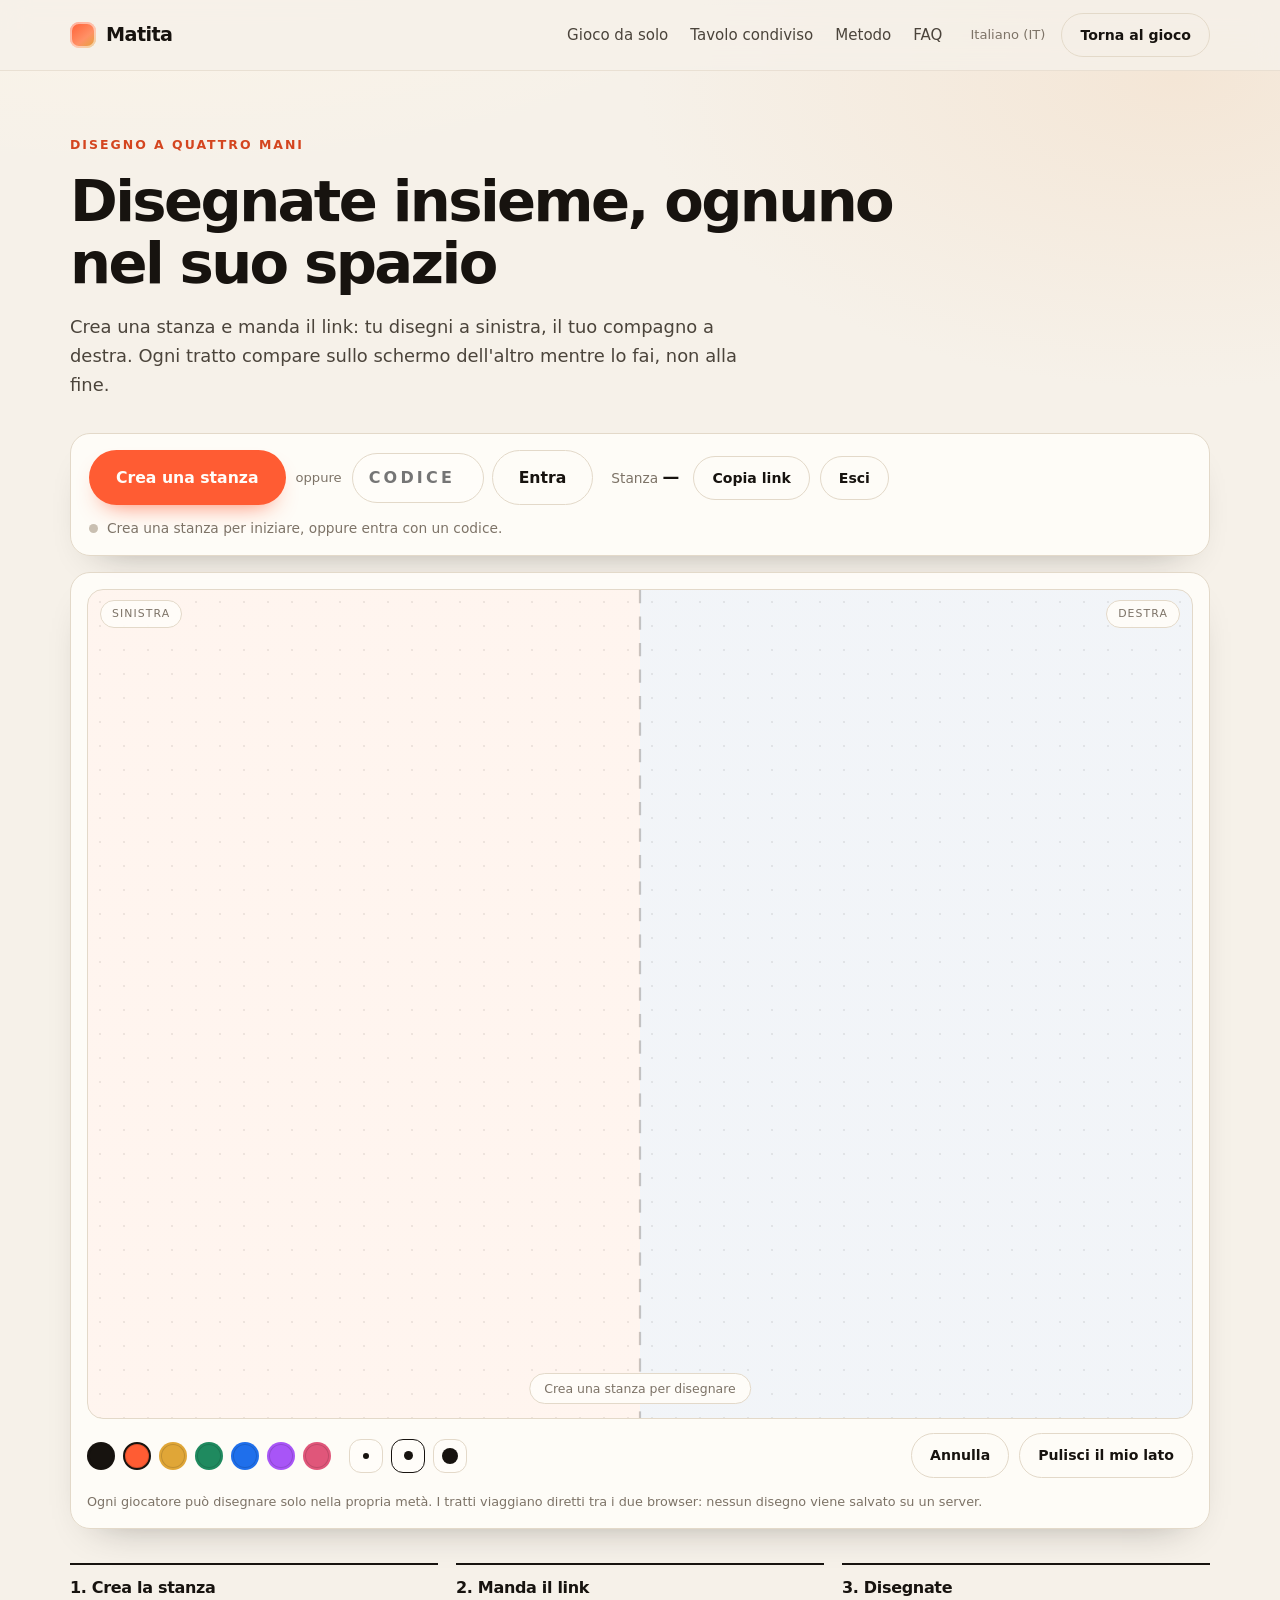
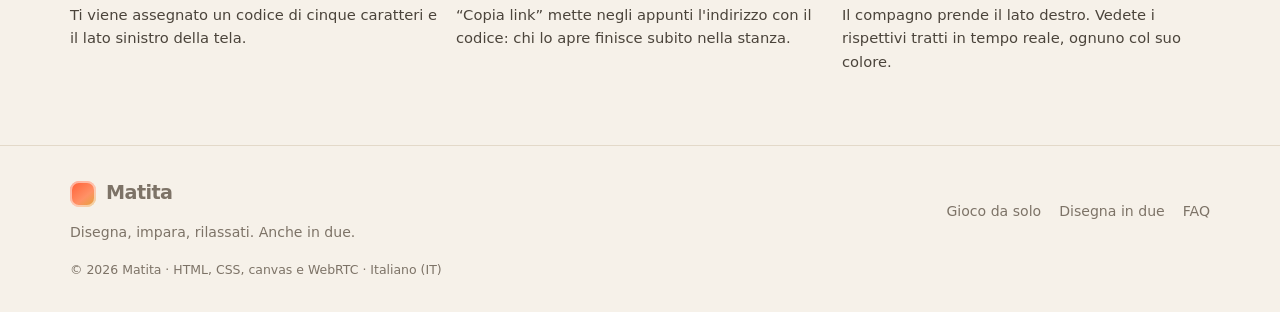
==== duo.html @ 8c757503 "Aggiunge il disegno in due in tempo reale. Tela divisa a metà con stanza a codice condivisibile, str" ====
<!DOCTYPE html>
<html lang="it">
<head>
<meta charset="utf-8">
<meta name="viewport" content="width=device-width, initial-scale=1">
<title>Disegna in due — Matita</title>
<meta name="description" content="Disegnate insieme in tempo reale: una stanza, due lati della stessa tela. Tu a sinistra, il tuo compagno a destra.">
<link rel="icon" href="data:image/svg+xml,%3Csvg xmlns='http://www.w3.org/2000/svg' viewBox='0 0 32 32'%3E%3Crect width='32' height='32' rx='9' fill='%23ff5c33'/%3E%3Cpath d='M9 23l1.8-4.6 8.4-8.4 3 3-8.4 8.4L9 23z' fill='%23fffdf9'/%3E%3C/svg%3E">
<link rel="stylesheet" href="styles.css">
</head>
<body>

<header class="site-header">
  <div class="wrap header-inner">
    <a class="brand" href="index.html">
      <span class="brand-mark" aria-hidden="true"></span>
      <span>Matita</span>
    </a>
    <nav class="main-nav" aria-label="Navigazione principale">
      <a href="index.html#gioco">Gioco da solo</a>
      <a href="#tavolo">Tavolo condiviso</a>
      <a href="index.html#method">Metodo</a>
      <a href="index.html#faq">FAQ</a>
    </nav>
    <div class="header-actions">
      <span class="lang">Italiano (IT)</span>
      <a class="btn btn-ghost btn-sm" href="index.html">Torna al gioco</a>
    </div>
  </div>
</header>

<main>

  <section class="duo-hero">
    <div class="wrap">
      <p class="eyebrow">Disegno a quattro mani</p>
      <h1>Disegnate insieme, ognuno nel suo spazio</h1>
      <p class="lede">
        Crea una stanza e manda il link: tu disegni a sinistra, il tuo compagno a destra.
        Ogni tratto compare sullo schermo dell'altro mentre lo fai, non alla fine.
      </p>
    </div>
  </section>

  <section id="tavolo" class="section duo-section">
    <div class="wrap">

      <div class="room-bar">
        <div class="room-actions" id="room-idle">
          <button type="button" class="btn btn-primary" id="btn-create">Crea una stanza</button>
          <span class="room-or">oppure</span>
          <div class="room-join">
            <label class="sr-only" for="room-code">Codice stanza</label>
            <input id="room-code" maxlength="5" placeholder="Codice" autocomplete="off" spellcheck="false" inputmode="text">
            <button type="button" class="btn btn-ghost" id="btn-join">Entra</button>
          </div>
        </div>

        <div class="room-live" id="room-live" hidden>
          <div class="room-code-display">Stanza <strong id="room-code-label">—</strong></div>
          <button type="button" class="btn btn-ghost btn-sm" id="btn-copy">Copia link</button>
          <button type="button" class="btn btn-ghost btn-sm" id="btn-leave">Esci</button>
        </div>

        <p class="room-status" id="room-status" data-state="idle" role="status">
          Crea una stanza per iniziare, oppure entra con un codice.
        </p>
      </div>

      <div class="duo-shell">
        <div class="canvas-wrap duo-canvas-wrap">
          <canvas id="duo-board" width="1000" height="750" aria-label="Tela condivisa: disegna nella tua metà"></canvas>
          <span class="side-badge side-badge-left" id="badge-left">Sinistra</span>
          <span class="side-badge side-badge-right" id="badge-right">Destra</span>
          <p class="duo-hint" id="duo-hint">Crea una stanza per disegnare</p>
        </div>

        <div class="duo-tools">
          <div class="tool-group" id="color-picker" role="group" aria-label="Colore del tratto"></div>
          <div class="tool-group" id="size-picker" role="group" aria-label="Spessore del tratto"></div>
          <div class="duo-tools-end">
            <button type="button" class="btn btn-ghost btn-sm" id="btn-undo-duo">Annulla</button>
            <button type="button" class="btn btn-ghost btn-sm" id="btn-clear-duo">Pulisci il mio lato</button>
          </div>
        </div>

        <p class="game-note">
          Ogni giocatore può disegnare solo nella propria metà. I tratti viaggiano diretti tra i due
          browser: nessun disegno viene salvato su un server.
        </p>
      </div>

      <div class="duo-steps">
        <article>
          <h3>1. Crea la stanza</h3>
          <p>Ti viene assegnato un codice di cinque caratteri e il lato sinistro della tela.</p>
        </article>
        <article>
          <h3>2. Manda il link</h3>
          <p>“Copia link” mette negli appunti l'indirizzo con il codice: chi lo apre finisce subito nella stanza.</p>
        </article>
        <article>
          <h3>3. Disegnate</h3>
          <p>Il compagno prende il lato destro. Vedete i rispettivi tratti in tempo reale, ognuno col suo colore.</p>
        </article>
      </div>

    </div>
  </section>

</main>

<footer class="site-footer">
  <div class="wrap footer-inner">
    <div class="footer-brand">
      <a class="brand" href="index.html">
        <span class="brand-mark" aria-hidden="true"></span>
        <span>Matita</span>
      </a>
      <p>Disegna, impara, rilassati. Anche in due.</p>
    </div>
    <nav class="footer-nav" aria-label="Collegamenti del sito">
      <a href="index.html#gioco">Gioco da solo</a>
      <a href="duo.html">Disegna in due</a>
      <a href="index.html#faq">FAQ</a>
    </nav>
    <p class="footer-legal">© 2026 Matita · HTML, CSS, canvas e WebRTC · Italiano (IT)</p>
  </div>
</footer>

<script src="js/vendor/peerjs.min.js"></script>
<script src="js/duo.js"></script>
</body>
</html>
---- styles.css ----
:root {
  --paper: #f6f1e9;
  --paper-2: #efe6d9;
  --card: #fffdf9;
  --ink: #17130f;
  --ink-soft: #4b443b;
  --muted: #7d7367;
  --line: #e3d9c9;
  --accent: #ff5c33;
  --accent-dark: #d4451f;
  --teal: #10695d;
  --gold: #e0a637;
  --good: #1f8a5f;
  --warn: #d39327;
  --bad: #cf5544;
  --radius: 20px;
  --shadow: 0 18px 40px -28px rgba(23, 19, 15, 0.45);
  --font: "Segoe UI", system-ui, -apple-system, "Helvetica Neue", Arial, sans-serif;
}

* { box-sizing: border-box; }

html { scroll-behavior: smooth; }

body {
  margin: 0;
  font-family: var(--font);
  color: var(--ink);
  background:
    radial-gradient(1100px 500px at 12% -8%, #fff6e8 0%, transparent 65%),
    radial-gradient(900px 520px at 92% 4%, #f4e6d6 0%, transparent 60%),
    var(--paper);
  -webkit-font-smoothing: antialiased;
  line-height: 1.6;
}

h1, h2, h3 { line-height: 1.08; letter-spacing: -0.02em; margin: 0; }
h1 { font-size: clamp(2.9rem, 7vw, 5.4rem); font-weight: 800; letter-spacing: -0.045em; }
h2 { font-size: clamp(1.85rem, 3.6vw, 2.9rem); font-weight: 800; }
h3 { font-size: 1.15rem; font-weight: 700; }
p { margin: 0; }
a { color: inherit; }

.wrap {
  width: min(1140px, calc(100% - 40px));
  margin: 0 auto;
}

/* ---------- header ---------- */

.site-header {
  position: sticky;
  top: 0;
  z-index: 40;
  backdrop-filter: blur(14px);
  background: rgba(246, 241, 233, 0.82);
  border-bottom: 1px solid rgba(227, 217, 201, 0.7);
}

.header-inner {
  display: flex;
  align-items: center;
  gap: 28px;
  min-height: 70px;
}

.brand {
  display: inline-flex;
  align-items: center;
  gap: 10px;
  font-weight: 800;
  font-size: 1.2rem;
  letter-spacing: -0.03em;
  text-decoration: none;
}

.brand-mark {
  width: 26px;
  height: 26px;
  border-radius: 9px;
  background: linear-gradient(140deg, var(--accent), #ff9166 60%, var(--gold));
  box-shadow: inset 0 0 0 2px rgba(255, 255, 255, 0.5);
}

.main-nav {
  display: flex;
  gap: 22px;
  margin-left: auto;
  font-size: 0.94rem;
  color: var(--ink-soft);
}

.main-nav a { text-decoration: none; }
.main-nav a:hover { color: var(--accent-dark); }

.header-actions {
  display: flex;
  align-items: center;
  gap: 16px;
}

.lang {
  font-size: 0.82rem;
  color: var(--muted);
}

/* ---------- buttons ---------- */

.btn {
  display: inline-flex;
  align-items: center;
  justify-content: center;
  gap: 8px;
  padding: 14px 26px;
  border-radius: 999px;
  border: 1px solid transparent;
  font: inherit;
  font-weight: 700;
  font-size: 0.98rem;
  text-decoration: none;
  cursor: pointer;
  transition: transform 0.15s ease, box-shadow 0.15s ease, background 0.15s ease, color 0.15s ease;
}

.btn-primary {
  background: var(--accent);
  color: #fffdf9;
  box-shadow: 0 12px 24px -14px rgba(255, 92, 51, 0.9);
}

.btn-primary:hover { background: var(--accent-dark); transform: translateY(-2px); }

.btn-ghost {
  background: transparent;
  border-color: var(--line);
  color: var(--ink);
}

.btn-ghost:hover { background: rgba(255, 253, 249, 0.85); transform: translateY(-2px); }

.btn-sm { padding: 10px 18px; font-size: 0.88rem; }

.btn:disabled { opacity: 0.45; cursor: not-allowed; transform: none; }

/* ---------- hero ---------- */

.hero { padding: 72px 0 40px; }

.hero-inner {
  display: grid;
  grid-template-columns: minmax(0, 1.05fr) minmax(0, 0.95fr);
  gap: 56px;
  align-items: center;
}

.eyebrow {
  font-size: 0.78rem;
  font-weight: 700;
  letter-spacing: 0.16em;
  text-transform: uppercase;
  color: var(--accent-dark);
  margin-bottom: 16px;
}

.lede {
  margin-top: 24px;
  font-size: 1.12rem;
  color: var(--ink-soft);
  max-width: 46ch;
}

.hero-actions {
  display: flex;
  flex-wrap: wrap;
  gap: 12px;
  margin-top: 30px;
}

.badges {
  display: flex;
  flex-wrap: wrap;
  gap: 8px;
  list-style: none;
  padding: 0;
  margin: 26px 0 0;
}

.badges li {
  font-size: 0.78rem;
  color: var(--ink-soft);
  background: rgba(255, 253, 249, 0.75);
  border: 1px solid var(--line);
  border-radius: 999px;
  padding: 6px 12px;
}

.hero-art {
  position: relative;
  aspect-ratio: 1 / 1;
  border-radius: 32px;
  background:
    radial-gradient(120% 90% at 15% 10%, #fff7ea 0%, transparent 60%),
    linear-gradient(160deg, #ffe6d5 0%, #f7d9c3 45%, #efe1cd 100%);
  border: 1px solid rgba(227, 217, 201, 0.9);
  box-shadow: var(--shadow);
  overflow: hidden;
  display: grid;
  place-items: center;
  padding: 8%;
}

.hero-art svg { width: 100%; height: 100%; overflow: visible; }
.hero-art .art-guide { fill: none; stroke: rgba(23, 19, 15, 0.22); stroke-width: 9; stroke-dasharray: 20 16; stroke-linecap: round; }
.hero-art .art-ink {
  fill: none;
  stroke: var(--accent);
  stroke-width: 13;
  stroke-linecap: round;
  stroke-linejoin: round;
  stroke-dasharray: 900;
  stroke-dashoffset: 900;
  animation: draw 7s ease-in-out infinite;
}

@keyframes draw {
  0% { stroke-dashoffset: 900; }
  45% { stroke-dashoffset: 0; }
  72% { stroke-dashoffset: 0; opacity: 1; }
  100% { stroke-dashoffset: 0; opacity: 0.25; }
}

@media (prefers-reduced-motion: reduce) {
  .hero-art .art-ink { animation: none; stroke-dashoffset: 0; }
}

/* ---------- stats ---------- */

.stats { padding: 26px 0 10px; }

.stats-grid {
  display: grid;
  grid-template-columns: repeat(4, minmax(0, 1fr));
  gap: 1px;
  background: var(--line);
  border: 1px solid var(--line);
  border-radius: 22px;
  overflow: hidden;
}

.stat {
  background: rgba(255, 253, 249, 0.9);
  padding: 22px 20px;
  text-align: center;
}

.stat strong {
  display: block;
  font-size: 1.8rem;
  font-weight: 800;
  letter-spacing: -0.03em;
}

.stat span {
  font-size: 0.74rem;
  letter-spacing: 0.1em;
  text-transform: uppercase;
  color: var(--muted);
}

/* ---------- sections ---------- */

.section { padding: 88px 0 0; }

.section-head { max-width: 62ch; margin-bottom: 34px; }
.section-lede { margin-top: 16px; color: var(--ink-soft); font-size: 1.05rem; }

/* ---------- game ---------- */

.game-shell {
  display: grid;
  grid-template-columns: 262px minmax(0, 1fr);
  gap: 22px;
  align-items: start;
}

.game-side,
.game-main {
  background: rgba(255, 253, 249, 0.92);
  border: 1px solid var(--line);
  border-radius: var(--radius);
  box-shadow: var(--shadow);
}

.game-side {
  padding: 20px;
  position: sticky;
  top: 92px;
}

.game-side-head {
  display: flex;
  align-items: baseline;
  justify-content: space-between;
  gap: 10px;
  margin-bottom: 14px;
}

.game-side-head h3 { font-size: 0.95rem; }

.stars-total {
  font-size: 0.76rem;
  color: var(--muted);
  white-space: nowrap;
}

.level-list {
  list-style: none;
  padding: 0;
  margin: 0 0 16px;
  display: grid;
  gap: 6px;
  max-height: 430px;
  overflow: auto;
}

.level-btn {
  width: 100%;
  display: flex;
  align-items: center;
  justify-content: space-between;
  gap: 10px;
  padding: 10px 12px;
  border-radius: 12px;
  border: 1px solid transparent;
  background: transparent;
  font: inherit;
  font-size: 0.92rem;
  color: var(--ink);
  text-align: left;
  cursor: pointer;
}

.level-btn:hover { background: var(--paper); }

.level-btn[aria-current="true"] {
  background: var(--ink);
  color: var(--card);
}

.level-btn[aria-current="true"] .level-stars { color: var(--gold); }

.level-btn:disabled {
  color: #a89e91;
  cursor: not-allowed;
  background: transparent;
}

.level-name { font-weight: 600; }

.level-stars {
  font-size: 0.8rem;
  letter-spacing: 0.08em;
  color: var(--gold);
  white-space: nowrap;
}

.level-lock {
  font-size: 0.68rem;
  letter-spacing: 0.08em;
  text-transform: uppercase;
  color: #a89e91;
}

.switch {
  display: flex;
  gap: 10px;
  align-items: flex-start;
  font-size: 0.82rem;
  color: var(--ink-soft);
  border-top: 1px solid var(--line);
  padding-top: 14px;
  cursor: pointer;
}

.switch input { margin-top: 3px; accent-color: var(--accent); }

.game-main { padding: 22px; }

.game-topbar {
  display: flex;
  align-items: flex-start;
  justify-content: space-between;
  gap: 20px;
  flex-wrap: wrap;
  margin-bottom: 16px;
}

.level-group {
  font-size: 0.72rem;
  letter-spacing: 0.12em;
  text-transform: uppercase;
  color: var(--accent-dark);
}

.level-meta h3 { font-size: 1.35rem; margin-top: 4px; }

.level-hint {
  margin-top: 6px;
  font-size: 0.9rem;
  color: var(--muted);
  max-width: 52ch;
}

.meter-wrap { min-width: 190px; }

.meter-label {
  display: block;
  font-size: 0.7rem;
  letter-spacing: 0.12em;
  text-transform: uppercase;
  color: var(--muted);
  margin-bottom: 6px;
}

.meter {
  height: 10px;
  border-radius: 999px;
  background: var(--paper-2);
  overflow: hidden;
}

.meter-fill {
  height: 100%;
  width: 0%;
  border-radius: 999px;
  background: linear-gradient(90deg, var(--gold), var(--teal));
  transition: width 0.18s ease;
}

.canvas-wrap {
  position: relative;
  border-radius: 16px;
  border: 1px solid var(--line);
  background-color: var(--card);
  background-image: radial-gradient(rgba(23, 19, 15, 0.09) 1px, transparent 1px);
  background-size: 24px 24px;
  overflow: hidden;
}

#board {
  display: block;
  width: 100%;
  aspect-ratio: 4 / 3;
  touch-action: none;
  cursor: crosshair;
}

.canvas-hint {
  position: absolute;
  left: 50%;
  bottom: 12px;
  transform: translateX(-50%);
  font-size: 0.76rem;
  color: var(--muted);
  background: rgba(255, 253, 249, 0.9);
  border: 1px solid var(--line);
  border-radius: 999px;
  padding: 4px 12px;
  pointer-events: none;
  transition: opacity 0.2s ease;
}

.canvas-hint[hidden] { display: none; }

.game-controls {
  display: flex;
  flex-wrap: wrap;
  gap: 10px;
  margin-top: 16px;
}

.game-controls .btn-primary { margin-left: auto; }

.result {
  margin-top: 18px;
  border: 1px solid rgba(16, 105, 93, 0.28);
  background: linear-gradient(180deg, #f2fbf6, #eaf6f0);
  border-radius: 16px;
  padding: 18px 20px;
}

.result[hidden] { display: none; }

.result-stars {
  font-size: 1.7rem;
  letter-spacing: 0.16em;
  color: var(--gold);
  line-height: 1;
}

.result-stars .off { color: #cfc6b8; }

.result-score {
  font-size: 0.82rem;
  text-transform: uppercase;
  letter-spacing: 0.1em;
  color: var(--teal);
  margin-top: 8px;
}

.result-text { margin-top: 6px; color: var(--ink-soft); }

.result-actions {
  display: flex;
  flex-wrap: wrap;
  gap: 10px;
  margin-top: 14px;
}

.game-note {
  margin-top: 14px;
  font-size: 0.8rem;
  color: var(--muted);
}

body.relax .meter-wrap,
body.relax #btn-score { opacity: 0.45; }

/* ---------- features ---------- */

.feature-grid {
  display: grid;
  grid-template-columns: repeat(4, minmax(0, 1fr));
  gap: 16px;
}

.feature {
  background: rgba(255, 253, 249, 0.9);
  border: 1px solid var(--line);
  border-radius: var(--radius);
  padding: 24px;
}

.feature h3 { margin-bottom: 10px; }
.feature p { color: var(--ink-soft); font-size: 0.95rem; }

/* ---------- steps ---------- */

.step-grid {
  display: grid;
  grid-template-columns: repeat(3, minmax(0, 1fr));
  gap: 16px;
}

.step {
  border-top: 2px solid var(--ink);
  padding-top: 18px;
}

.step-num {
  font-size: 0.85rem;
  font-weight: 800;
  color: var(--accent-dark);
}

.step h3 { margin: 6px 0 8px; }
.step p { color: var(--ink-soft); font-size: 0.95rem; }

/* ---------- courses ---------- */

.course-grid {
  display: grid;
  grid-template-columns: repeat(3, minmax(0, 1fr));
  gap: 18px;
}

.course-card {
  display: flex;
  flex-direction: column;
  gap: 10px;
  background: rgba(255, 253, 249, 0.92);
  border: 1px solid var(--line);
  border-radius: var(--radius);
  padding: 18px;
  box-shadow: var(--shadow);
}

.course-thumb {
  aspect-ratio: 4 / 3;
  border-radius: 14px;
  background: linear-gradient(160deg, #fff3e4, #f1e3d1);
  color: var(--teal);
  display: grid;
  place-items: center;
  padding: 10%;
  overflow: hidden;
}

.course-card:nth-child(2) .course-thumb { background: linear-gradient(160deg, #eef5ef, #dfeae4); color: var(--accent-dark); }
.course-card:nth-child(3) .course-thumb { background: linear-gradient(160deg, #fdf0e2, #f6e2cf); color: #8a5a1f; }

.course-thumb svg { width: 100%; height: 100%; display: block; }

.course-meta {
  display: flex;
  gap: 10px;
  font-size: 0.72rem;
  letter-spacing: 0.08em;
  text-transform: uppercase;
  color: var(--muted);
}

.course-meta span + span::before { content: "·"; margin-right: 10px; }

.course-blurb { color: var(--ink-soft); font-size: 0.94rem; }

.course-learn {
  margin: 0;
  padding-left: 18px;
  color: var(--ink-soft);
  font-size: 0.88rem;
}

.course-card .btn { align-self: flex-start; margin-top: auto; }

/* ---------- method ---------- */

.method-inner {
  display: grid;
  grid-template-columns: minmax(0, 0.85fr) minmax(0, 1.15fr);
  gap: 48px;
  align-items: center;
}

.method-art {
  position: relative;
  aspect-ratio: 1 / 1;
  border-radius: 28px;
  background: linear-gradient(150deg, #fff6e6, #f0dfcb);
  border: 1px solid var(--line);
  overflow: hidden;
}

.method-art .dot {
  position: absolute;
  border-radius: 50%;
  filter: blur(2px);
}

.method-art .dot-a {
  width: 46%;
  aspect-ratio: 1;
  background: rgba(255, 92, 51, 0.28);
  left: 8%;
  top: 12%;
}

.method-art .dot-b {
  width: 38%;
  aspect-ratio: 1;
  background: rgba(16, 105, 93, 0.22);
  right: 10%;
  bottom: 12%;
}

.method-art .squiggle {
  position: absolute;
  inset: 18%;
  border-radius: 50% 40% 55% 45%;
  border: 8px dashed rgba(23, 19, 15, 0.3);
}

.method-copy p { color: var(--ink-soft); margin-top: 14px; }

.method-list {
  margin: 22px 0 0;
  padding-left: 20px;
  display: grid;
  gap: 10px;
  color: var(--ink-soft);
}

.method-list strong { color: var(--ink); }

.method-note { font-size: 0.88rem; color: var(--muted); }

/* ---------- faq ---------- */

.faq-inner { max-width: 860px; }

.faq-list { display: grid; gap: 10px; }

.faq-list details {
  background: rgba(255, 253, 249, 0.9);
  border: 1px solid var(--line);
  border-radius: 14px;
  padding: 16px 20px;
}

.faq-list summary {
  cursor: pointer;
  font-weight: 600;
  list-style: none;
  display: flex;
  justify-content: space-between;
  gap: 14px;
}

.faq-list summary::-webkit-details-marker { display: none; }

.faq-list summary::after {
  content: "+";
  color: var(--accent-dark);
  font-weight: 700;
}

.faq-list details[open] summary::after { content: "–"; }

.faq-list p { margin-top: 12px; color: var(--ink-soft); font-size: 0.95rem; }

/* ---------- cta ---------- */

.cta { padding: 88px 0 0; }

.cta-inner {
  border-radius: 28px;
  padding: 56px 40px;
  text-align: center;
  background: linear-gradient(150deg, #1b1611, #2b2118 60%, #3a2a1c);
  color: #f8f1e7;
}

.cta-inner p { margin-top: 14px; color: rgba(248, 241, 231, 0.72); }

.cta-inner .btn { margin-top: 24px; }

/* ---------- footer ---------- */

.site-footer {
  margin-top: 72px;
  border-top: 1px solid var(--line);
  padding: 32px 0;
}

.footer-inner {
  display: grid;
  grid-template-columns: minmax(0, 1fr) auto;
  gap: 16px 32px;
  align-items: center;
  font-size: 0.88rem;
  color: var(--muted);
}

.footer-brand p { margin-top: 8px; max-width: 40ch; }

.footer-nav { display: flex; flex-wrap: wrap; gap: 18px; }
.footer-nav a { text-decoration: none; }
.footer-nav a:hover { color: var(--accent-dark); }

.footer-legal { grid-column: 1 / -1; font-size: 0.78rem; }

/* ---------- responsive ---------- */

@media (max-width: 980px) {
  .hero { padding-top: 48px; }
  .hero-inner,
  .method-inner { grid-template-columns: minmax(0, 1fr); }
  .hero-art { max-width: 460px; }
  .game-shell { grid-template-columns: minmax(0, 1fr); }
  .game-side { position: static; }
  .level-list { max-height: none; grid-template-columns: repeat(2, minmax(0, 1fr)); }
  .feature-grid { grid-template-columns: repeat(2, minmax(0, 1fr)); }
  .step-grid,
  .course-grid { grid-template-columns: minmax(0, 1fr); }
  .main-nav { display: none; }
  .header-inner { justify-content: space-between; }
  .header-actions { margin-left: auto; }
  .lang { display: none; }
}

@media (max-width: 620px) {
  .wrap { width: calc(100% - 28px); }
  .section { padding-top: 64px; }
  .stats-grid { grid-template-columns: repeat(2, minmax(0, 1fr)); }
  .feature-grid { grid-template-columns: minmax(0, 1fr); }
  .level-list { grid-template-columns: minmax(0, 1fr); }
  .game-controls .btn-primary { margin-left: 0; width: 100%; }
  .footer-inner { grid-template-columns: minmax(0, 1fr); }
}

/* ---------- disegna in due ---------- */

.sr-only {
  position: absolute;
  width: 1px;
  height: 1px;
  padding: 0;
  margin: -1px;
  overflow: hidden;
  clip: rect(0 0 0 0);
  white-space: nowrap;
  border: 0;
}

.duo-hero { padding: 64px 0 0; }
.duo-hero h1 { font-size: clamp(2.1rem, 5vw, 3.6rem); max-width: 22ch; }
.duo-hero .lede { margin-top: 18px; max-width: 62ch; }

.duo-section { padding-top: 34px; }

.room-bar {
  display: flex;
  flex-wrap: wrap;
  align-items: center;
  gap: 12px 18px;
  padding: 16px 18px;
  border: 1px solid var(--line);
  border-radius: var(--radius);
  background: rgba(255, 253, 249, 0.92);
  box-shadow: var(--shadow);
}

.room-actions,
.room-live {
  display: flex;
  flex-wrap: wrap;
  align-items: center;
  gap: 10px;
}

.room-or { font-size: 0.82rem; color: var(--muted); }

.room-join { display: flex; gap: 8px; align-items: center; }

#room-code {
  width: 132px;
  padding: 11px 16px;
  border-radius: 999px;
  border: 1px solid var(--line);
  background: var(--card);
  font: inherit;
  font-weight: 700;
  letter-spacing: 0.2em;
  text-transform: uppercase;
  color: var(--ink);
}

#room-code:focus-visible,
.btn:focus-visible,
.swatch:focus-visible,
.size-btn:focus-visible {
  outline: 2px solid var(--accent);
  outline-offset: 2px;
}

.room-code-display { font-size: 0.86rem; color: var(--muted); }
.room-code-display strong { font-size: 1.05rem; letter-spacing: 0.24em; color: var(--ink); }

.room-status {
  flex-basis: 100%;
  display: flex;
  align-items: center;
  gap: 9px;
  font-size: 0.86rem;
  color: var(--muted);
}

.room-status::before {
  content: "";
  width: 9px;
  height: 9px;
  border-radius: 50%;
  background: #c9bfb1;
  flex: 0 0 auto;
}

.room-status[data-state="waiting"]::before,
.room-status[data-state="connecting"]::before { background: var(--gold); }

.room-status[data-state="online"]::before {
  background: var(--good);
  box-shadow: 0 0 0 4px rgba(31, 138, 95, 0.16);
}

.room-status[data-state="offline"] { color: var(--ink-soft); }
.room-status[data-state="error"] { color: var(--bad); }
.room-status[data-state="error"]::before { background: var(--bad); }

.duo-shell {
  margin-top: 16px;
  padding: 16px;
  border: 1px solid var(--line);
  border-radius: var(--radius);
  background: rgba(255, 253, 249, 0.92);
  box-shadow: var(--shadow);
}

.duo-canvas-wrap {
  background-image:
    linear-gradient(90deg, rgba(255, 92, 51, 0.05) 0 50%, rgba(31, 111, 235, 0.06) 50% 100%),
    radial-gradient(rgba(23, 19, 15, 0.08) 1px, transparent 1px);
  background-size: 100% 100%, 24px 24px;
}

#duo-board {
  display: block;
  width: 100%;
  aspect-ratio: 4 / 3;
  touch-action: none;
  cursor: crosshair;
}

.side-badge {
  position: absolute;
  top: 10px;
  padding: 4px 11px;
  border-radius: 999px;
  border: 1px solid var(--line);
  background: rgba(255, 253, 249, 0.92);
  font-size: 0.68rem;
  letter-spacing: 0.1em;
  text-transform: uppercase;
  color: var(--muted);
  pointer-events: none;
}

.side-badge-left { left: 12px; }
.side-badge-right { right: 12px; }

.side-badge[data-mine="true"] {
  color: var(--ink);
  border-color: rgba(23, 19, 15, 0.28);
  background: var(--card);
}

.duo-hint {
  position: absolute;
  left: 50%;
  bottom: 14px;
  transform: translateX(-50%);
  padding: 5px 14px;
  border-radius: 999px;
  border: 1px solid var(--line);
  background: rgba(255, 253, 249, 0.92);
  font-size: 0.78rem;
  color: var(--muted);
  pointer-events: none;
}

.duo-hint[hidden] { display: none; }

.duo-tools {
  display: flex;
  flex-wrap: wrap;
  align-items: center;
  gap: 12px 18px;
  margin-top: 14px;
}

.tool-group { display: flex; align-items: center; gap: 8px; }

.duo-tools-end {
  display: flex;
  gap: 10px;
  margin-left: auto;
  flex-wrap: wrap;
}

.swatch {
  width: 28px;
  height: 28px;
  padding: 0;
  border-radius: 50%;
  border: 2px solid transparent;
  box-shadow: inset 0 0 0 1px rgba(0, 0, 0, 0.14);
  cursor: pointer;
}

.swatch[aria-pressed="true"] { border-color: var(--ink); }

.size-btn {
  width: 34px;
  height: 34px;
  padding: 0;
  display: grid;
  place-items: center;
  border-radius: 12px;
  border: 1px solid var(--line);
  background: var(--card);
  cursor: pointer;
}

.size-btn[aria-pressed="true"] { border-color: var(--ink); }

.size-dot { display: block; border-radius: 50%; background: var(--ink); }

.duo-steps {
  display: grid;
  grid-template-columns: repeat(3, minmax(0, 1fr));
  gap: 18px;
  margin-top: 34px;
}

.duo-steps article { border-top: 2px solid var(--ink); padding-top: 14px; }
.duo-steps h3 { font-size: 1rem; margin-bottom: 6px; }
.duo-steps p { color: var(--ink-soft); font-size: 0.92rem; }

.duo-teaser-inner {
  display: flex;
  flex-wrap: wrap;
  align-items: center;
  justify-content: space-between;
  gap: 24px 32px;
  padding: 34px 38px;
  border: 1px solid var(--line);
  border-radius: 28px;
  background: linear-gradient(150deg, #fff3e4, #f2e2cf);
}

.duo-teaser-inner h2 { max-width: 24ch; }
.duo-teaser-inner p:not(.eyebrow) { margin-top: 10px; color: var(--ink-soft); max-width: 52ch; }

@media (max-width: 980px) {
  .duo-steps { grid-template-columns: minmax(0, 1fr); }
}

@media (max-width: 620px) {
  .room-bar { padding: 14px; }
  #room-code { width: 110px; }
  .duo-tools-end { margin-left: 0; width: 100%; }
  .duo-tools-end .btn { flex: 1 1 auto; }
  .duo-teaser-inner { padding: 26px; }
}
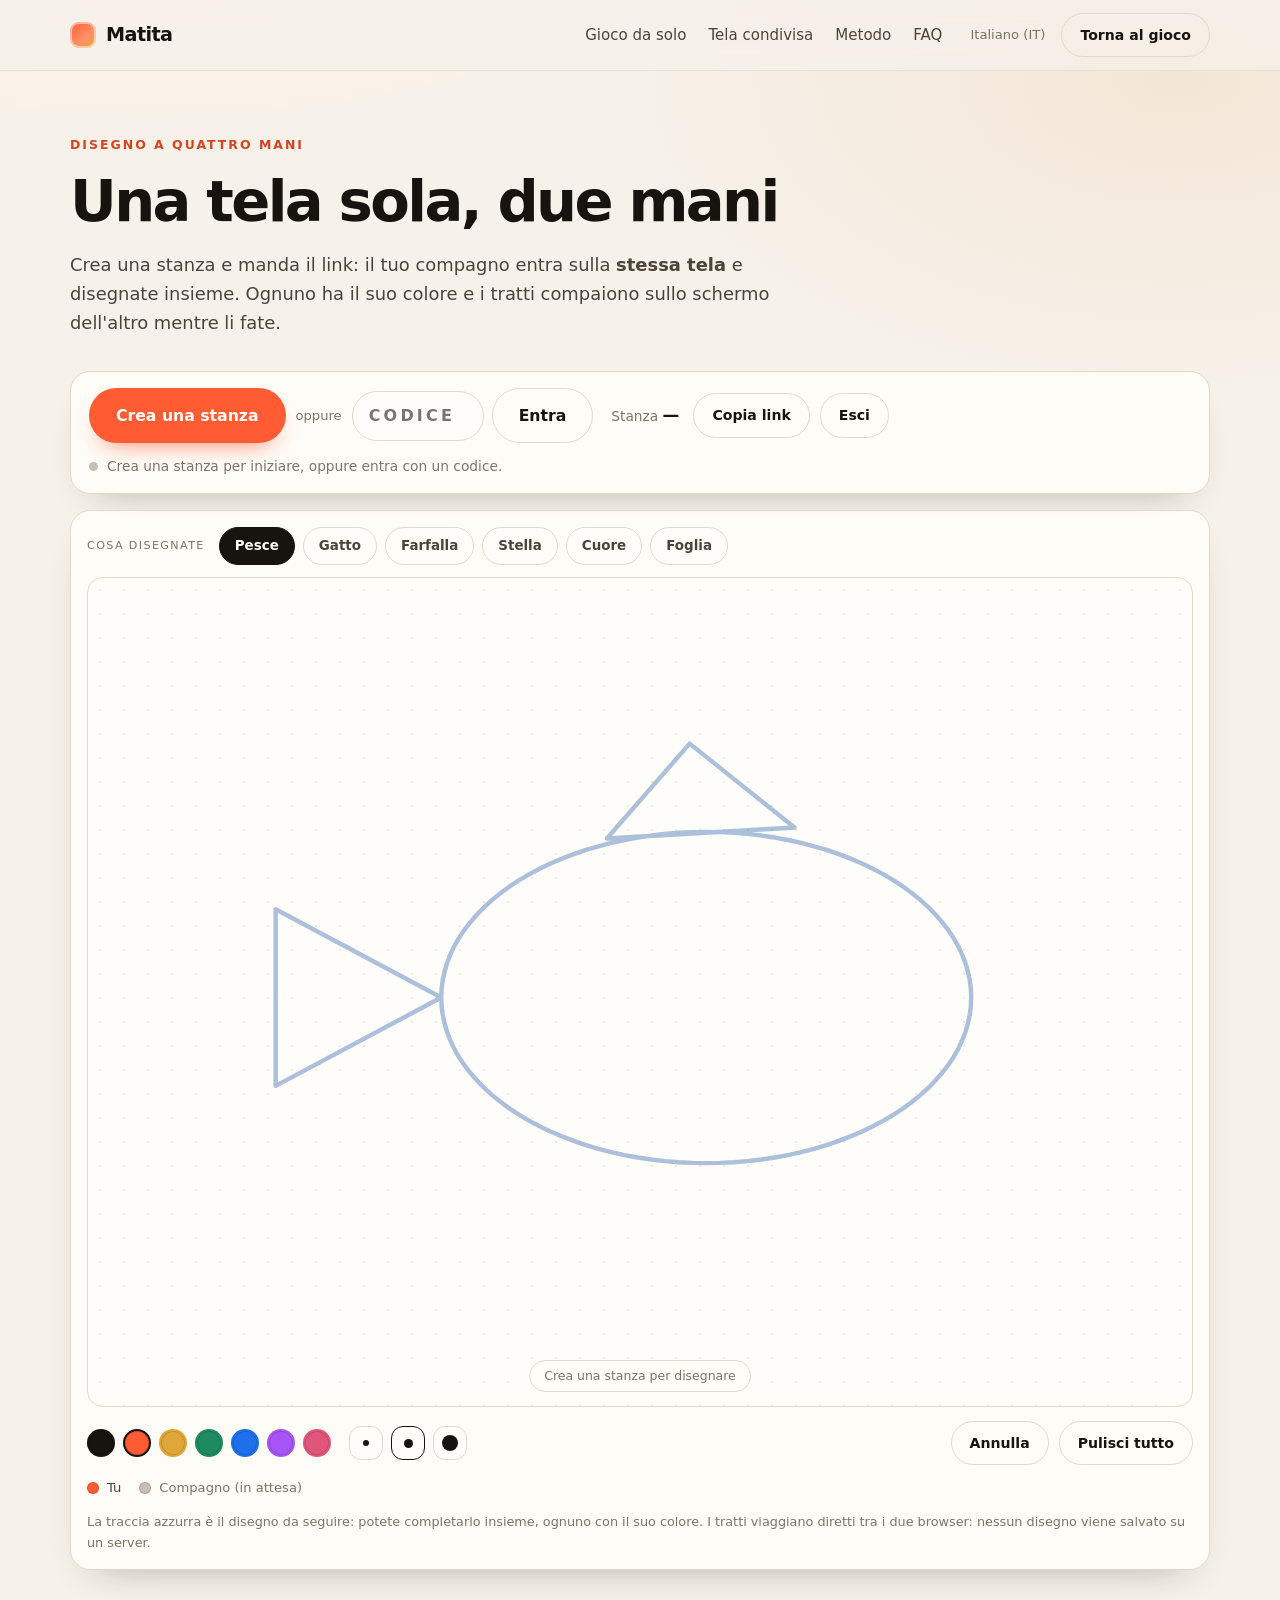
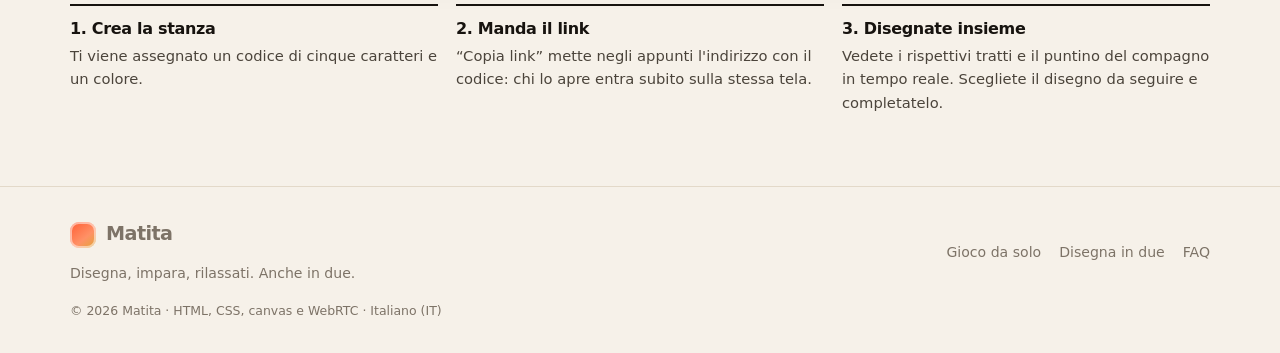
==== commit a124add8: "Rende la tela davvero condivisa, come nei video di riferimento. Al posto delle due metà rigide: una " ====
--- a/duo.html
+++ b/duo.html
@@ -4,7 +4,7 @@
 <meta charset="utf-8">
 <meta name="viewport" content="width=device-width, initial-scale=1">
 <title>Disegna in due — Matita</title>
-<meta name="description" content="Disegnate insieme in tempo reale: una stanza, due lati della stessa tela. Tu a sinistra, il tuo compagno a destra.">
+<meta name="description" content="Disegnate insieme sulla stessa tela in tempo reale: una stanza, due colori, un solo disegno.">
 <link rel="icon" href="data:image/svg+xml,%3Csvg xmlns='http://www.w3.org/2000/svg' viewBox='0 0 32 32'%3E%3Crect width='32' height='32' rx='9' fill='%23ff5c33'/%3E%3Cpath d='M9 23l1.8-4.6 8.4-8.4 3 3-8.4 8.4L9 23z' fill='%23fffdf9'/%3E%3C/svg%3E">
 <link rel="stylesheet" href="styles.css">
 </head>
@@ -18,8 +18,8 @@
     </a>
     <nav class="main-nav" aria-label="Navigazione principale">
       <a href="index.html#gioco">Gioco da solo</a>
-      <a href="#tavolo">Tavolo condiviso</a>
-      <a href="index.html#method">Metodo</a>
+      <a href="#tavolo">Tela condivisa</a>
+      <a href="index.html#metodo">Metodo</a>
       <a href="index.html#faq">FAQ</a>
     </nav>
     <div class="header-actions">
@@ -34,10 +34,11 @@
   <section class="duo-hero">
     <div class="wrap">
       <p class="eyebrow">Disegno a quattro mani</p>
-      <h1>Disegnate insieme, ognuno nel suo spazio</h1>
+      <h1>Una tela sola, due mani</h1>
       <p class="lede">
-        Crea una stanza e manda il link: tu disegni a sinistra, il tuo compagno a destra.
-        Ogni tratto compare sullo schermo dell'altro mentre lo fai, non alla fine.
+        Crea una stanza e manda il link: il tuo compagno entra sulla <strong>stessa tela</strong> e
+        disegnate insieme. Ognuno ha il suo colore e i tratti compaiono sullo schermo dell'altro
+        mentre li fate.
       </p>
     </div>
   </section>
@@ -68,10 +69,13 @@
       </div>
 
       <div class="duo-shell">
+        <div class="duo-lessons-row">
+          <span class="duo-lessons-label">Cosa disegnate</span>
+          <div class="duo-lessons" id="duo-lessons" role="group" aria-label="Disegno da seguire"></div>
+        </div>
+
         <div class="canvas-wrap duo-canvas-wrap">
-          <canvas id="duo-board" width="1000" height="750" aria-label="Tela condivisa: disegna nella tua metà"></canvas>
-          <span class="side-badge side-badge-left" id="badge-left">Sinistra</span>
-          <span class="side-badge side-badge-right" id="badge-right">Destra</span>
+          <canvas id="duo-board" width="1000" height="750" aria-label="Tela condivisa: disegna insieme al tuo compagno"></canvas>
           <p class="duo-hint" id="duo-hint">Crea una stanza per disegnare</p>
         </div>
 
@@ -80,28 +84,30 @@
           <div class="tool-group" id="size-picker" role="group" aria-label="Spessore del tratto"></div>
           <div class="duo-tools-end">
             <button type="button" class="btn btn-ghost btn-sm" id="btn-undo-duo">Annulla</button>
-            <button type="button" class="btn btn-ghost btn-sm" id="btn-clear-duo">Pulisci il mio lato</button>
+            <button type="button" class="btn btn-ghost btn-sm" id="btn-clear-duo">Pulisci tutto</button>
           </div>
         </div>
 
+        <div class="duo-legend" id="duo-legend"></div>
+
         <p class="game-note">
-          Ogni giocatore può disegnare solo nella propria metà. I tratti viaggiano diretti tra i due
-          browser: nessun disegno viene salvato su un server.
+          La traccia azzurra è il disegno da seguire: potete completarlo insieme, ognuno con il suo
+          colore. I tratti viaggiano diretti tra i due browser: nessun disegno viene salvato su un server.
         </p>
       </div>
 
       <div class="duo-steps">
         <article>
           <h3>1. Crea la stanza</h3>
-          <p>Ti viene assegnato un codice di cinque caratteri e il lato sinistro della tela.</p>
+          <p>Ti viene assegnato un codice di cinque caratteri e un colore.</p>
         </article>
         <article>
           <h3>2. Manda il link</h3>
-          <p>“Copia link” mette negli appunti l'indirizzo con il codice: chi lo apre finisce subito nella stanza.</p>
+          <p>“Copia link” mette negli appunti l'indirizzo con il codice: chi lo apre entra subito sulla stessa tela.</p>
         </article>
         <article>
-          <h3>3. Disegnate</h3>
-          <p>Il compagno prende il lato destro. Vedete i rispettivi tratti in tempo reale, ognuno col suo colore.</p>
+          <h3>3. Disegnate insieme</h3>
+          <p>Vedete i rispettivi tratti e il puntino del compagno in tempo reale. Scegliete il disegno da seguire e completatelo.</p>
         </article>
       </div>
 
@@ -128,6 +134,7 @@
   </div>
 </footer>
 
+<script src="js/levels.js"></script>
 <script src="js/vendor/peerjs.min.js"></script>
 <script src="js/duo.js"></script>
 </body>
--- a/styles.css
+++ b/styles.css
@@ -896,10 +896,8 @@
 }
 
 .duo-canvas-wrap {
-  background-image:
-    linear-gradient(90deg, rgba(255, 92, 51, 0.05) 0 50%, rgba(31, 111, 235, 0.06) 50% 100%),
-    radial-gradient(rgba(23, 19, 15, 0.08) 1px, transparent 1px);
-  background-size: 100% 100%, 24px 24px;
+  background-image: radial-gradient(rgba(23, 19, 15, 0.08) 1px, transparent 1px);
+  background-size: 24px 24px;
 }
 
 #duo-board {
@@ -910,28 +908,62 @@
   cursor: crosshair;
 }
 
-.side-badge {
-  position: absolute;
-  top: 10px;
-  padding: 4px 11px;
+.duo-lessons-row {
+  display: flex;
+  flex-wrap: wrap;
+  align-items: center;
+  gap: 10px 14px;
+  margin-bottom: 12px;
+}
+
+.duo-lessons-label {
+  font-size: 0.7rem;
+  letter-spacing: 0.12em;
+  text-transform: uppercase;
+  color: var(--muted);
+}
+
+.duo-lessons { display: flex; flex-wrap: wrap; gap: 8px; }
+
+.lesson-chip {
+  padding: 7px 15px;
   border-radius: 999px;
   border: 1px solid var(--line);
-  background: rgba(255, 253, 249, 0.92);
-  font-size: 0.68rem;
-  letter-spacing: 0.1em;
-  text-transform: uppercase;
-  color: var(--muted);
-  pointer-events: none;
-}
-
-.side-badge-left { left: 12px; }
-.side-badge-right { right: 12px; }
-
-.side-badge[data-mine="true"] {
-  color: var(--ink);
-  border-color: rgba(23, 19, 15, 0.28);
   background: var(--card);
-}
+  font: inherit;
+  font-size: 0.84rem;
+  font-weight: 600;
+  color: var(--ink-soft);
+  cursor: pointer;
+}
+
+.lesson-chip:hover { border-color: rgba(23, 19, 15, 0.3); }
+
+.lesson-chip[aria-pressed="true"] {
+  background: var(--ink);
+  border-color: var(--ink);
+  color: var(--card);
+}
+
+.duo-legend {
+  display: flex;
+  flex-wrap: wrap;
+  gap: 18px;
+  margin-top: 12px;
+  font-size: 0.82rem;
+  color: var(--ink-soft);
+}
+
+.legend-item { display: inline-flex; align-items: center; gap: 8px; }
+
+.legend-dot {
+  width: 12px;
+  height: 12px;
+  border-radius: 50%;
+  box-shadow: inset 0 0 0 1px rgba(0, 0, 0, 0.16);
+}
+
+.legend-item-partner { color: var(--muted); }
 
 .duo-hint {
   position: absolute;
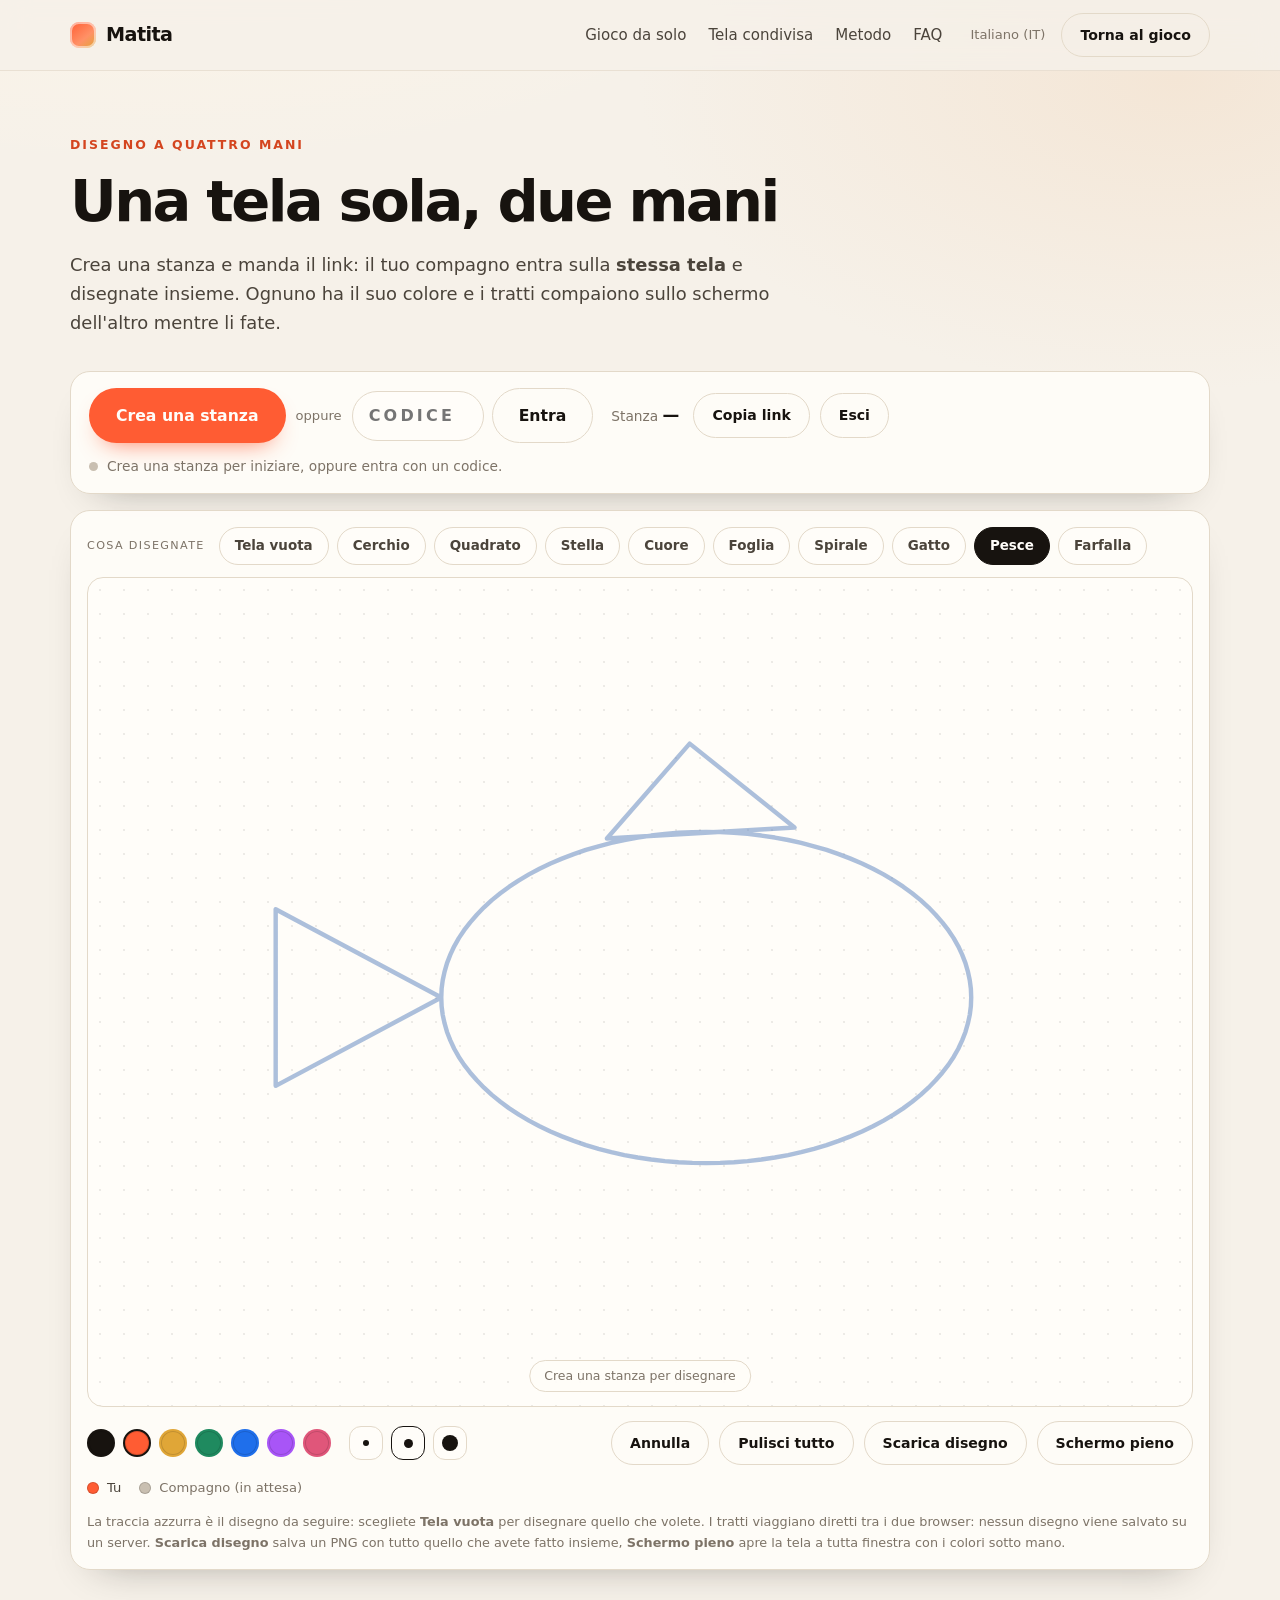
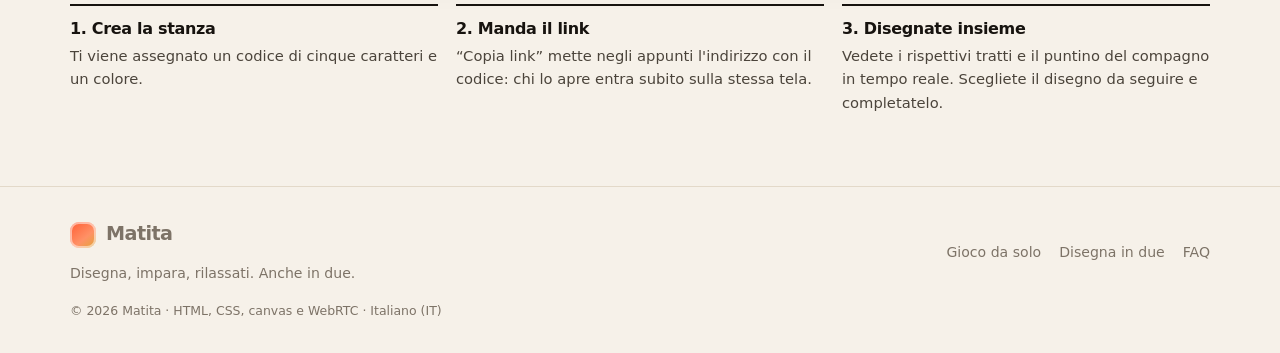
==== commit 1b26974d: "Aggiunge tela vuota, download PNG e schermo pieno. Si può partire da un foglio bianco invece che dal" ====
--- a/duo.html
+++ b/duo.html
@@ -85,14 +85,18 @@
           <div class="duo-tools-end">
             <button type="button" class="btn btn-ghost btn-sm" id="btn-undo-duo">Annulla</button>
             <button type="button" class="btn btn-ghost btn-sm" id="btn-clear-duo">Pulisci tutto</button>
+            <button type="button" class="btn btn-ghost btn-sm" id="btn-download">Scarica disegno</button>
+            <button type="button" class="btn btn-ghost btn-sm" id="btn-focus" aria-pressed="false">Schermo pieno</button>
           </div>
         </div>
 
         <div class="duo-legend" id="duo-legend"></div>
 
         <p class="game-note">
-          La traccia azzurra è il disegno da seguire: potete completarlo insieme, ognuno con il suo
-          colore. I tratti viaggiano diretti tra i due browser: nessun disegno viene salvato su un server.
+          La traccia azzurra è il disegno da seguire: scegliete <strong>Tela vuota</strong> per disegnare
+          quello che volete. I tratti viaggiano diretti tra i due browser: nessun disegno viene salvato
+          su un server. <strong>Scarica disegno</strong> salva un PNG con tutto quello che avete fatto
+          insieme, <strong>Schermo pieno</strong> apre la tela a tutta finestra con i colori sotto mano.
         </p>
       </div>
 
--- a/styles.css
+++ b/styles.css
@@ -965,6 +965,75 @@
 
 .legend-item-partner { color: var(--muted); }
 
+/* schermo pieno */
+
+body.focus-mode { overflow: hidden; }
+
+body.focus-mode .site-header,
+body.focus-mode .duo-hero,
+body.focus-mode .room-bar,
+body.focus-mode .duo-steps,
+body.focus-mode .site-footer,
+body.focus-mode .duo-lessons-row,
+body.focus-mode .duo-legend,
+body.focus-mode .game-note {
+  display: none;
+}
+
+body.focus-mode .duo-section { padding: 0; }
+body.focus-mode .wrap { width: 100%; margin: 0; }
+
+body.focus-mode .duo-shell {
+  position: fixed;
+  inset: 0;
+  z-index: 80;
+  margin: 0;
+  padding: 10px;
+  border: 0;
+  border-radius: 0;
+  background: var(--paper);
+  display: flex;
+  flex-direction: column;
+  gap: 10px;
+  box-shadow: none;
+}
+
+body.focus-mode .duo-canvas-wrap {
+  flex: 1;
+  min-height: 0;
+  display: flex;
+  align-items: center;
+  justify-content: center;
+}
+
+body.focus-mode #duo-board {
+  width: auto;
+  height: auto;
+  max-width: 100%;
+  max-height: 100%;
+  flex: 0 0 auto;
+}
+
+body.focus-mode .duo-hint { display: none; }
+
+body.focus-mode .duo-tools {
+  margin: 0;
+  padding: 10px 14px;
+  border: 1px solid var(--line);
+  border-radius: 16px;
+  background: rgba(255, 253, 249, 0.96);
+  justify-content: center;
+  flex-wrap: wrap;
+}
+
+body.focus-mode .duo-tools-end { margin-left: 0; }
+
+@media (max-width: 620px) {
+  body.focus-mode .duo-tools { gap: 10px; }
+  body.focus-mode .swatch { width: 24px; height: 24px; }
+  body.focus-mode .size-btn { width: 30px; height: 30px; }
+}
+
 .duo-hint {
   position: absolute;
   left: 50%;
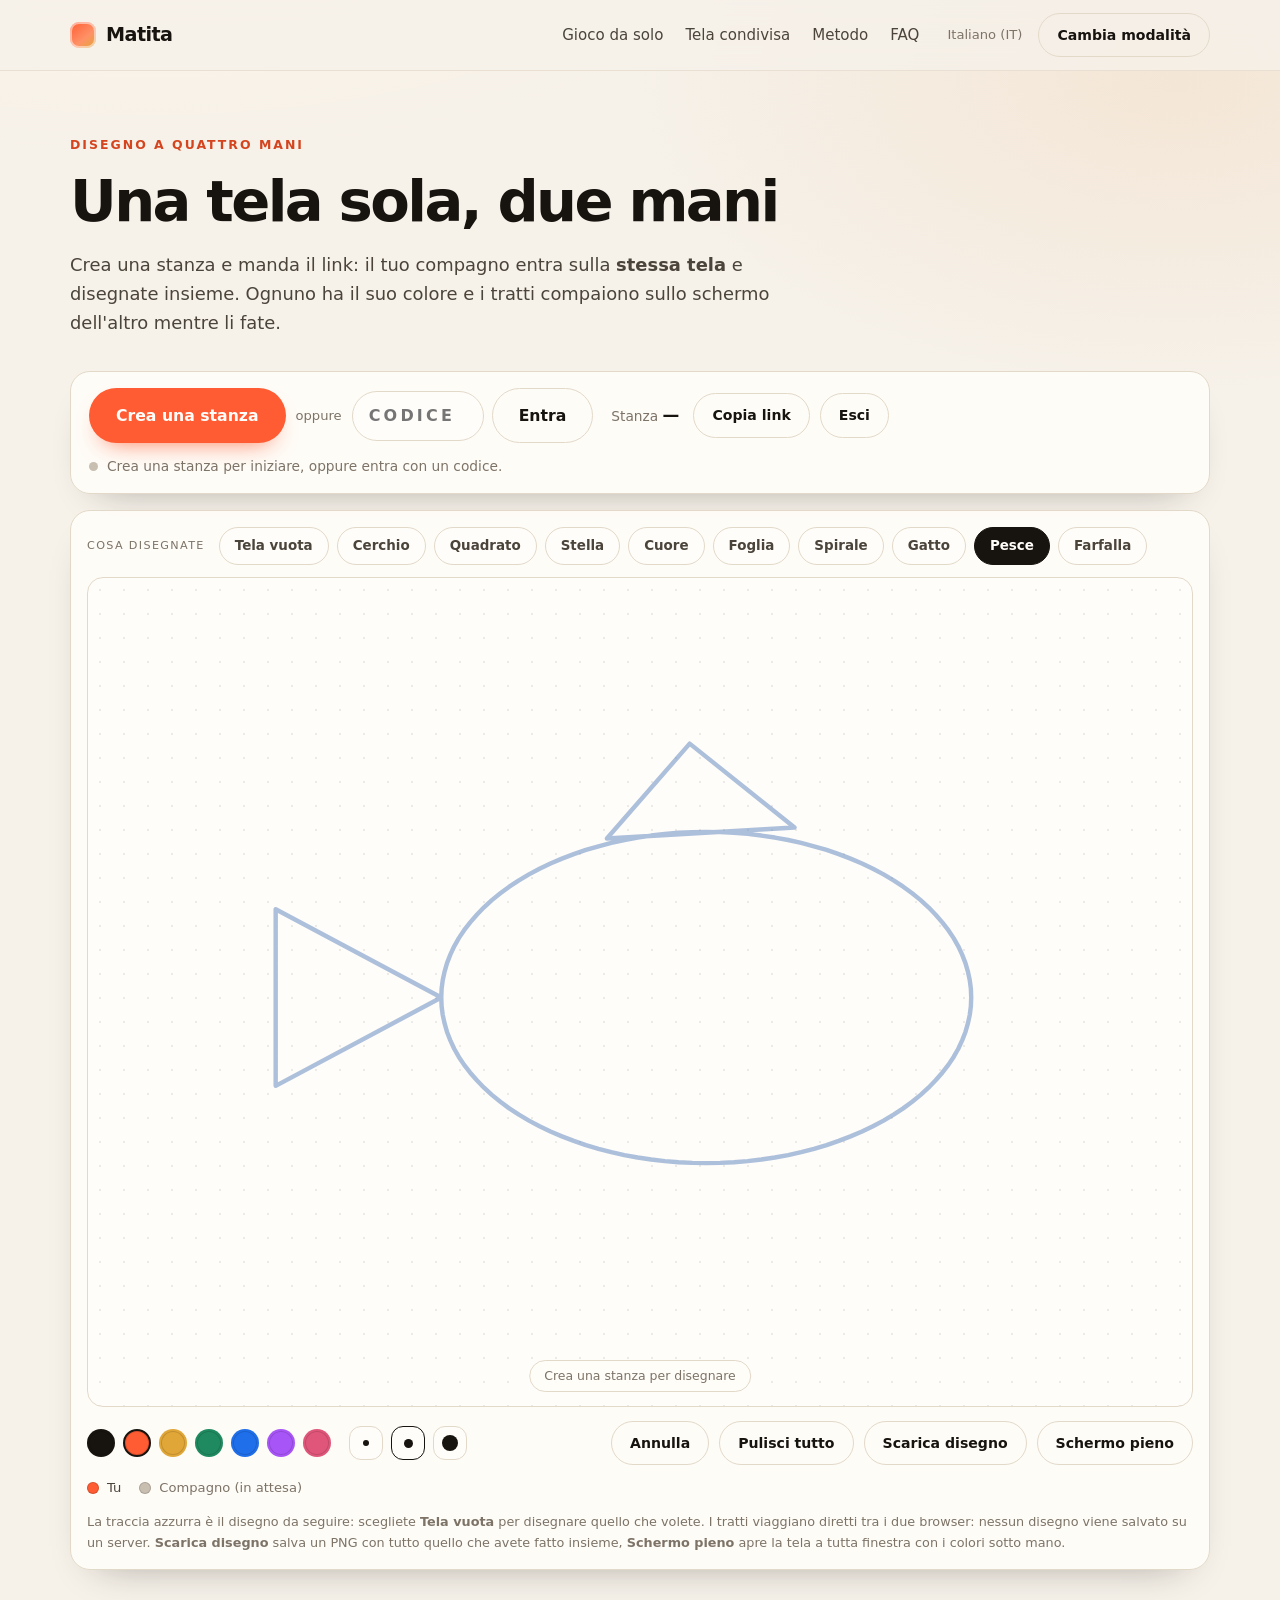
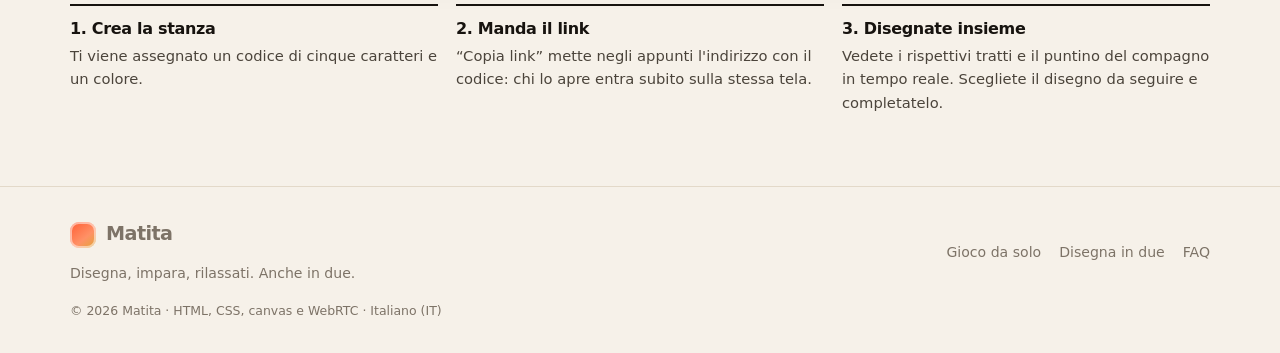
==== commit 9d59ed4e: "Aggiunge la schermata di scelta della modalità. La radice ora chiede «Come vuoi giocare?» con due ri" ====
--- a/duo.html
+++ b/duo.html
@@ -17,14 +17,14 @@
       <span>Matita</span>
     </a>
     <nav class="main-nav" aria-label="Navigazione principale">
-      <a href="index.html#gioco">Gioco da solo</a>
+      <a href="solo.html#gioco">Gioco da solo</a>
       <a href="#tavolo">Tela condivisa</a>
-      <a href="index.html#metodo">Metodo</a>
-      <a href="index.html#faq">FAQ</a>
+      <a href="solo.html#metodo">Metodo</a>
+      <a href="solo.html#faq">FAQ</a>
     </nav>
     <div class="header-actions">
       <span class="lang">Italiano (IT)</span>
-      <a class="btn btn-ghost btn-sm" href="index.html">Torna al gioco</a>
+      <a class="btn btn-ghost btn-sm" href="index.html">Cambia modalità</a>
     </div>
   </div>
 </header>
@@ -130,9 +130,9 @@
       <p>Disegna, impara, rilassati. Anche in due.</p>
     </div>
     <nav class="footer-nav" aria-label="Collegamenti del sito">
-      <a href="index.html#gioco">Gioco da solo</a>
+      <a href="solo.html#gioco">Gioco da solo</a>
       <a href="duo.html">Disegna in due</a>
-      <a href="index.html#faq">FAQ</a>
+      <a href="solo.html#faq">FAQ</a>
     </nav>
     <p class="footer-legal">© 2026 Matita · HTML, CSS, canvas e WebRTC · Italiano (IT)</p>
   </div>
--- a/styles.css
+++ b/styles.css
@@ -788,6 +788,79 @@
   .footer-inner { grid-template-columns: minmax(0, 1fr); }
 }
 
+/* ---------- scelta della modalità ---------- */
+
+.mode-hero { padding: 64px 0 0; }
+
+.mode-hero h1 {
+  font-size: clamp(2.4rem, 6vw, 4.2rem);
+  max-width: 18ch;
+}
+
+.mode-hero .lede { margin-top: 20px; max-width: 62ch; }
+
+.mode-grid {
+  display: grid;
+  grid-template-columns: repeat(2, minmax(0, 1fr));
+  gap: 20px;
+  margin-top: 44px;
+}
+
+.mode-card {
+  display: flex;
+  flex-direction: column;
+  gap: 12px;
+  padding: 24px;
+  border: 1px solid var(--line);
+  border-radius: 26px;
+  background: rgba(255, 253, 249, 0.94);
+  box-shadow: var(--shadow);
+  text-decoration: none;
+  color: inherit;
+  transition: transform 0.18s ease, box-shadow 0.18s ease, border-color 0.18s ease;
+}
+
+.mode-card:hover {
+  transform: translateY(-4px);
+  border-color: rgba(23, 19, 15, 0.2);
+  box-shadow: 0 26px 50px -30px rgba(23, 19, 15, 0.55);
+}
+
+.mode-card h2 { font-size: clamp(1.5rem, 2.6vw, 2rem); }
+
+.mode-desc { color: var(--ink-soft); }
+
+.mode-thumb {
+  aspect-ratio: 4 / 3;
+  border-radius: 18px;
+  display: grid;
+  place-items: center;
+  padding: 8%;
+  border: 1px solid var(--line);
+}
+
+.mode-thumb svg { width: 100%; height: 100%; display: block; }
+
+.mode-thumb-solo { background: linear-gradient(160deg, #fff4e4, #f5e3cf); }
+.mode-thumb-duo { background: linear-gradient(160deg, #eef3fb, #e3e9f6); }
+
+.mode-list {
+  margin: 0;
+  padding-left: 18px;
+  color: var(--ink-soft);
+  font-size: 0.9rem;
+  display: grid;
+  gap: 4px;
+}
+
+.mode-card .btn { align-self: flex-start; margin-top: 6px; }
+
+.mode-note {
+  margin-top: 26px;
+  font-size: 0.86rem;
+  color: var(--muted);
+}
+
 /* ---------- disegna in due ---------- */
 
 .sr-only {
@@ -1123,6 +1196,7 @@
 
 @media (max-width: 980px) {
   .duo-steps { grid-template-columns: minmax(0, 1fr); }
+  .mode-grid { grid-template-columns: minmax(0, 1fr); }
 }
 
 @media (max-width: 620px) {
